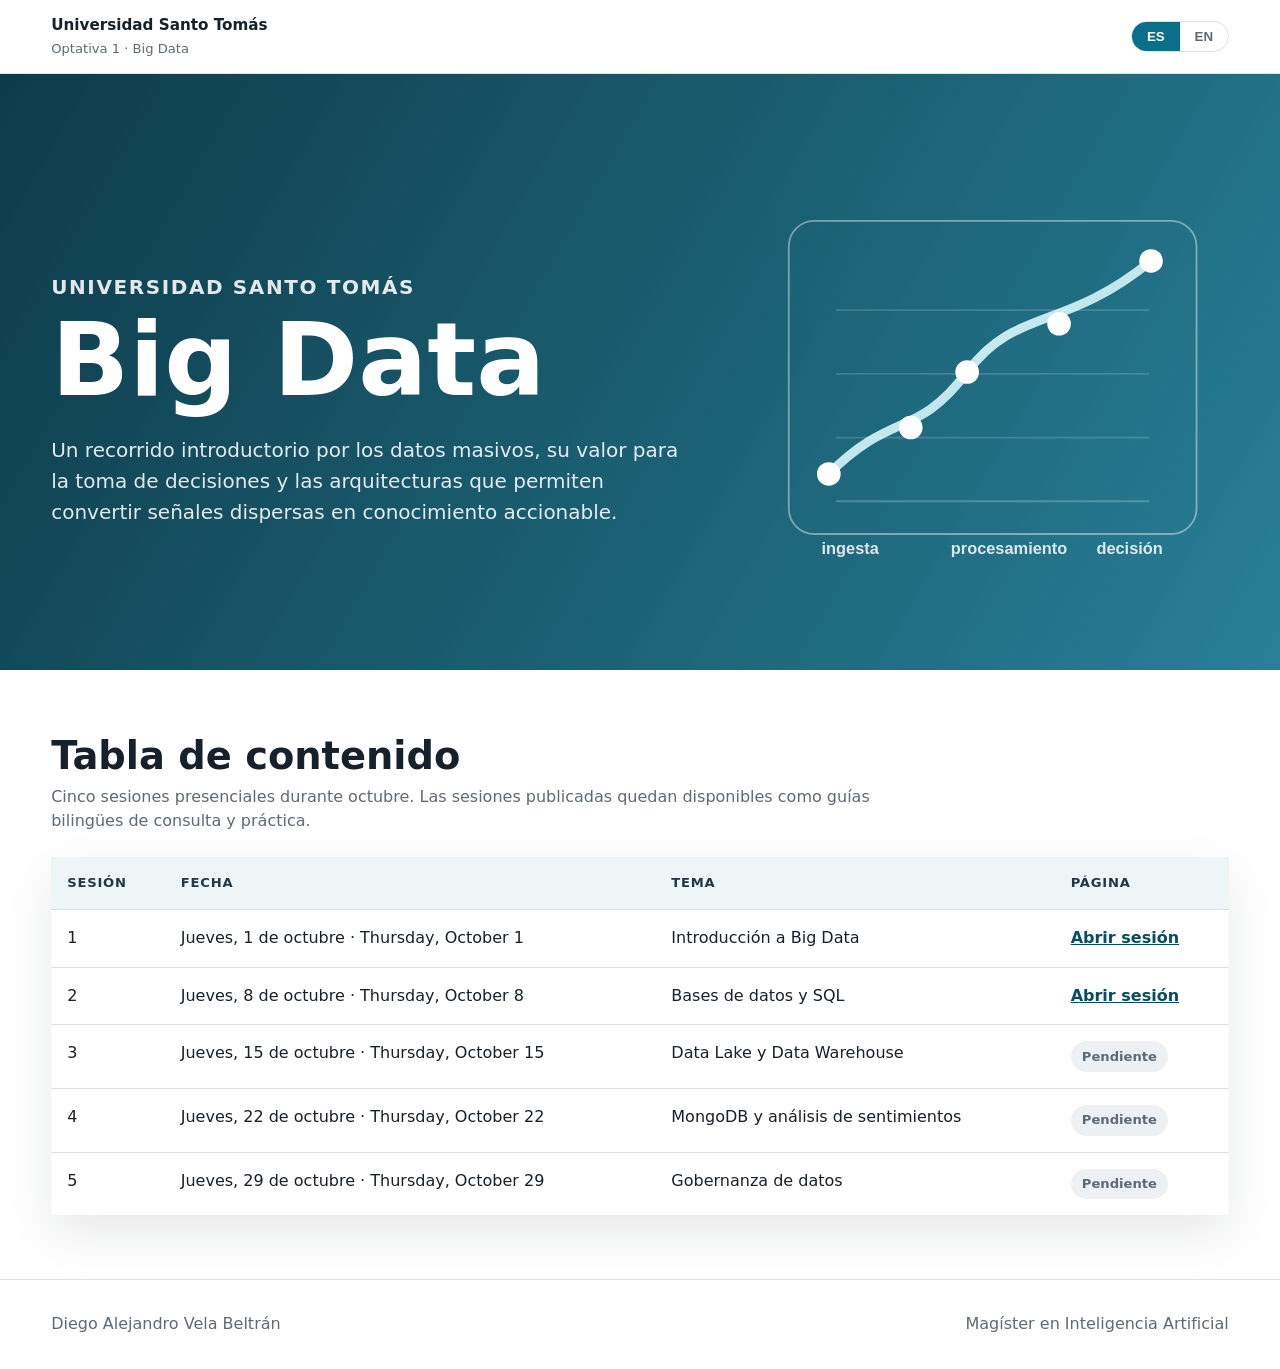
==== index.html @ eb1b8e4c "Add session 2 databases and SQL page" ====
<!doctype html>
<html lang="es">
  <head>
    <meta charset="utf-8">
    <meta name="viewport" content="width=device-width, initial-scale=1">
    <title>Big Data | Universidad Santo Tomás</title>
    <meta name="description" content="Bilingual course site for the Big Data elective at Universidad Santo Tomás.">
    <link rel="stylesheet" href="styles.css">
  </head>
  <body>
    <header class="topbar">
      <div class="brand">
        <strong>Universidad Santo Tomás</strong>
        <span>Optativa 1 · Big Data</span>
      </div>
      <nav class="nav-actions" aria-label="Language">
        <div class="language-toggle" aria-label="Language selector">
          <button type="button" data-lang-button="es">ES</button>
          <button type="button" data-lang-button="en">EN</button>
        </div>
      </nav>
    </header>

    <main>
      <section class="hero">
        <div class="hero-inner">
          <div>
            <p class="eyebrow">Universidad Santo Tomás</p>
            <div data-lang="es">
              <h1>Big Data</h1>
              <p>Un recorrido introductorio por los datos masivos, su valor para la toma de decisiones y las arquitecturas que permiten convertir señales dispersas en conocimiento accionable.</p>
            </div>
            <div data-lang="en">
              <h1>Big Data</h1>
              <p>An introductory journey through massive data, its value for decision-making, and the architectures that turn scattered signals into actionable knowledge.</p>
            </div>
          </div>
          <div class="hero-visual" aria-hidden="true">
            <svg class="signal-map" viewBox="0 0 520 470" role="img">
              <defs>
                <linearGradient id="g" x1="0" x2="1" y1="0" y2="1">
                  <stop offset="0" stop-color="#ffffff" stop-opacity="0.98"/>
                  <stop offset="1" stop-color="#9fe5ef" stop-opacity="0.86"/>
                </linearGradient>
              </defs>
              <rect x="36" y="48" width="448" height="344" rx="28" fill="none" stroke="rgba(255,255,255,.42)" stroke-width="2"/>
              <path d="M80 326 C150 256 176 288 232 214 C286 142 338 170 434 92" fill="none" stroke="url(#g)" stroke-width="10" stroke-linecap="round"/>
              <path d="M88 356 H432" stroke="rgba(255,255,255,.22)" stroke-width="2"/>
              <path d="M88 286 H432" stroke="rgba(255,255,255,.16)" stroke-width="2"/>
              <path d="M88 216 H432" stroke="rgba(255,255,255,.16)" stroke-width="2"/>
              <path d="M88 146 H432" stroke="rgba(255,255,255,.16)" stroke-width="2"/>
              <g fill="#fff">
                <circle cx="80" cy="326" r="13"/>
                <circle cx="170" cy="275" r="13"/>
                <circle cx="232" cy="214" r="13"/>
                <circle cx="333" cy="161" r="13"/>
                <circle cx="434" cy="92" r="13"/>
              </g>
              <g fill="rgba(255,255,255,.84)" font-family="Inter, sans-serif" font-size="18" font-weight="800">
                <text x="72" y="414">ingesta</text>
                <text x="214" y="414">procesamiento</text>
                <text x="374" y="414">decisión</text>
              </g>
            </svg>
          </div>
        </div>
      </section>

      <section class="section alt">
        <div class="section-inner">
          <div class="section-head">
            <div data-lang="es">
              <h2>Tabla de contenido</h2>
              <p>Cinco sesiones presenciales durante octubre. Las sesiones publicadas quedan disponibles como guías bilingües de consulta y práctica.</p>
            </div>
            <div data-lang="en">
              <h2>Table of Contents</h2>
              <p>Five in-person sessions during October. Published sessions are available as bilingual study and practice guides.</p>
            </div>
          </div>

          <table class="session-table">
            <thead>
              <tr>
                <th data-lang="es">Sesión</th>
                <th data-lang="es">Fecha</th>
                <th data-lang="es">Tema</th>
                <th data-lang="es">Página</th>
                <th data-lang="en">Session</th>
                <th data-lang="en">Date</th>
                <th data-lang="en">Topic</th>
                <th data-lang="en">Page</th>
              </tr>
            </thead>
            <tbody>
              <tr>
                <td data-label="Sesión / Session">1</td>
                <td data-label="Fecha / Date">Jueves, 1 de octubre · Thursday, October 1</td>
                <td data-label="Tema / Topic">
                  <span data-lang="es">Introducción a Big Data</span>
                  <span data-lang="en">Introduction to Big Data</span>
                </td>
                <td data-label="Página / Page"><a href="sesiones/sesion-1/"><span data-lang="es">Abrir sesión</span><span data-lang="en">Open session</span></a></td>
              </tr>
              <tr>
                <td data-label="Sesión / Session">2</td>
                <td data-label="Fecha / Date">Jueves, 8 de octubre · Thursday, October 8</td>
                <td data-label="Tema / Topic">
                  <span data-lang="es">Bases de datos y SQL</span>
                  <span data-lang="en">Databases and SQL</span>
                </td>
                <td data-label="Página / Page"><a href="sesiones/sesion-2/"><span data-lang="es">Abrir sesión</span><span data-lang="en">Open session</span></a></td>
              </tr>
              <tr>
                <td data-label="Sesión / Session">3</td>
                <td data-label="Fecha / Date">Jueves, 15 de octubre · Thursday, October 15</td>
                <td data-label="Tema / Topic">
                  <span data-lang="es">Data Lake y Data Warehouse</span>
                  <span data-lang="en">Data Lake and Data Warehouse</span>
                </td>
                <td data-label="Página / Page"><span class="pill locked"><span data-lang="es">Pendiente</span><span data-lang="en">Pending</span></span></td>
              </tr>
              <tr>
                <td data-label="Sesión / Session">4</td>
                <td data-label="Fecha / Date">Jueves, 22 de octubre · Thursday, October 22</td>
                <td data-label="Tema / Topic">
                  <span data-lang="es">MongoDB y análisis de sentimientos</span>
                  <span data-lang="en">MongoDB and sentiment analysis</span>
                </td>
                <td data-label="Página / Page"><span class="pill locked"><span data-lang="es">Pendiente</span><span data-lang="en">Pending</span></span></td>
              </tr>
              <tr>
                <td data-label="Sesión / Session">5</td>
                <td data-label="Fecha / Date">Jueves, 29 de octubre · Thursday, October 29</td>
                <td data-label="Tema / Topic">
                  <span data-lang="es">Gobernanza de datos</span>
                  <span data-lang="en">Data governance</span>
                </td>
                <td data-label="Página / Page"><span class="pill locked"><span data-lang="es">Pendiente</span><span data-lang="en">Pending</span></span></td>
              </tr>
            </tbody>
          </table>
        </div>
      </section>
    </main>

    <footer>
      <div class="section-inner">
        <span>Diego Alejandro Vela Beltrán</span>
        <span>Magíster en Inteligencia Artificial</span>
      </div>
    </footer>

    <script src="script.js"></script>
  </body>
</html>
---- styles.css ----
:root {
  color-scheme: light;
  --ink: #17212b;
  --muted: #5e6a75;
  --line: #d9e1e8;
  --paper: #f6f8fb;
  --surface: #ffffff;
  --brand: #0a6f88;
  --brand-dark: #064e61;
  --accent: #d94436;
  --green: #28785f;
  --gold: #b78018;
  --blue-soft: #e7f4f7;
  --red-soft: #fff0ec;
  --green-soft: #eef8f3;
  --gold-soft: #fff7e6;
  --shadow: 0 18px 45px rgba(23, 33, 43, 0.1);
  font-family: Inter, ui-sans-serif, system-ui, -apple-system, BlinkMacSystemFont, "Segoe UI", sans-serif;
}

* {
  box-sizing: border-box;
}

html {
  overflow-x: hidden;
}

body {
  margin: 0;
  background: var(--paper);
  color: var(--ink);
  line-height: 1.55;
  overflow-x: hidden;
}

a {
  color: var(--brand-dark);
}

[hidden] {
  display: none !important;
}

.topbar {
  position: sticky;
  top: 0;
  z-index: 20;
  display: flex;
  align-items: center;
  justify-content: space-between;
  gap: 1rem;
  width: 100%;
  padding: 0.85rem clamp(1rem, 4vw, 3.5rem);
  border-bottom: 1px solid rgba(217, 225, 232, 0.9);
  background: rgba(255, 255, 255, 0.94);
  backdrop-filter: blur(16px);
}

.brand {
  display: flex;
  flex-direction: column;
  gap: 0.1rem;
  min-width: 0;
}

.brand strong {
  font-size: 0.95rem;
}

.brand span {
  color: var(--muted);
  font-size: 0.82rem;
}

.nav-actions {
  display: flex;
  align-items: center;
  gap: 0.75rem;
  flex-wrap: wrap;
  justify-content: flex-end;
}

.home-link {
  font-weight: 700;
  text-decoration: none;
  font-size: 0.92rem;
}

.language-toggle {
  display: inline-grid;
  grid-template-columns: 1fr 1fr;
  border: 1px solid var(--line);
  border-radius: 999px;
  overflow: hidden;
  background: var(--surface);
}

.language-toggle button {
  border: 0;
  min-width: 3rem;
  padding: 0.45rem 0.7rem;
  background: transparent;
  color: var(--muted);
  font-weight: 800;
  cursor: pointer;
}

.language-toggle button.is-active {
  background: var(--brand);
  color: white;
}

.hero {
  width: 100%;
  padding: clamp(2.8rem, 8vw, 6.5rem) clamp(1rem, 4vw, 4rem) clamp(2rem, 5vw, 4rem);
  color: white;
  background:
    linear-gradient(120deg, rgba(8, 55, 71, 0.98), rgba(11, 111, 136, 0.88)),
    radial-gradient(circle at 76% 22%, rgba(255, 255, 255, 0.22), transparent 28%);
}

.hero-inner {
  width: min(1180px, 100%);
  margin: 0 auto;
  display: grid;
  grid-template-columns: minmax(0, 1.15fr) minmax(300px, 0.85fr);
  gap: clamp(2rem, 5vw, 5rem);
  align-items: center;
}

.eyebrow {
  margin: 0 0 0.7rem;
  text-transform: uppercase;
  letter-spacing: 0.08em;
  font-size: 0.78rem;
  font-weight: 850;
}

h1, h2, h3 {
  line-height: 1.12;
  margin: 0;
}

h1 {
  max-width: 12ch;
  font-size: clamp(3rem, 8vw, 6.8rem);
}

.hero p {
  max-width: 68ch;
  margin: 1.1rem 0 0;
  color: rgba(255, 255, 255, 0.88);
  font-size: clamp(1.03rem, 2vw, 1.25rem);
}

.hero-visual {
  min-height: 360px;
  display: grid;
  place-items: center;
}

.signal-map {
  width: min(100%, 520px);
  aspect-ratio: 1.1;
}

.section {
  width: 100%;
  padding: clamp(2rem, 5vw, 4.5rem) clamp(1rem, 4vw, 4rem);
}

.section.alt {
  background: white;
}

.section-inner {
  width: min(1180px, 100%);
  margin: 0 auto;
}

.section-head {
  display: flex;
  align-items: end;
  justify-content: space-between;
  gap: 1.25rem;
  margin-bottom: 1.4rem;
}

.section-head h2 {
  font-size: clamp(1.8rem, 3vw, 2.6rem);
}

.section-head p {
  max-width: 52rem;
  margin: 0.45rem 0 0;
  color: var(--muted);
}

.session-table {
  width: 100%;
  border-collapse: collapse;
  overflow: hidden;
  background: var(--surface);
  box-shadow: var(--shadow);
}

.session-table th,
.session-table td {
  padding: 1rem;
  text-align: left;
  border-bottom: 1px solid var(--line);
  vertical-align: top;
}

.session-table th {
  background: #edf5f7;
  color: #243744;
  font-size: 0.82rem;
  text-transform: uppercase;
  letter-spacing: 0.06em;
}

.session-table tr:last-child td {
  border-bottom: 0;
}

.session-table a {
  font-weight: 800;
}

.pill {
  display: inline-flex;
  align-items: center;
  justify-content: center;
  min-width: 5rem;
  padding: 0.32rem 0.7rem;
  border-radius: 999px;
  background: var(--blue-soft);
  color: var(--brand-dark);
  font-weight: 800;
  font-size: 0.82rem;
}

.pill.locked {
  background: #eef1f4;
  color: var(--muted);
}

.pill span {
  display: inline;
}

.grid {
  display: grid;
  grid-template-columns: repeat(3, minmax(0, 1fr));
  gap: 1rem;
}

.tile,
.card {
  background: var(--surface);
  border: 1px solid var(--line);
  border-radius: 8px;
  padding: 1.25rem;
}

.tile strong,
.card strong {
  display: block;
  margin-bottom: 0.35rem;
  font-size: 1.05rem;
}

.tile p,
.card p,
.card li {
  color: var(--muted);
}

.tile p,
.card p {
  margin: 0;
}

.lesson-hero h1 {
  max-width: 13ch;
}

.stats-band {
  display: grid;
  grid-template-columns: repeat(4, minmax(0, 1fr));
  gap: 1px;
  margin-top: 2rem;
  background: rgba(255, 255, 255, 0.25);
  border: 1px solid rgba(255, 255, 255, 0.28);
}

.stat {
  padding: 1rem;
  background: rgba(255, 255, 255, 0.08);
}

.stat strong {
  display: block;
  color: white;
  font-size: clamp(1.5rem, 3vw, 2.35rem);
  white-space: nowrap;
}

.stat span {
  display: block;
  color: rgba(255, 255, 255, 0.78);
  font-size: 0.9rem;
}

.toc {
  display: grid;
  grid-template-columns: repeat(4, minmax(0, 1fr));
  gap: 0.75rem;
}

.toc a {
  display: block;
  padding: 0.9rem 1rem;
  border: 1px solid var(--line);
  border-radius: 8px;
  background: white;
  text-decoration: none;
  font-weight: 800;
}

.two-col {
  display: grid;
  grid-template-columns: minmax(0, 0.9fr) minmax(0, 1.1fr);
  gap: clamp(1.5rem, 4vw, 3rem);
  align-items: start;
}

.note {
  border-left: 5px solid var(--brand);
  padding: 1rem 1.2rem;
  background: var(--blue-soft);
}

.note p {
  margin: 0;
}

.data-types,
.v-grid,
.sector-grid,
.concept-grid {
  display: grid;
  grid-template-columns: repeat(3, minmax(0, 1fr));
  gap: 1rem;
}

.v-grid {
  grid-template-columns: repeat(4, minmax(0, 1fr));
}

.concept-grid {
  grid-template-columns: repeat(2, minmax(0, 1fr));
}

.timeline {
  display: grid;
  gap: 0.8rem;
}

.timeline-item {
  display: grid;
  grid-template-columns: 7rem 1fr;
  gap: 1rem;
  align-items: start;
  padding: 1rem;
  border: 1px solid var(--line);
  border-radius: 8px;
  background: white;
}

.timeline-item time {
  font-weight: 900;
  color: var(--brand-dark);
}

.architecture {
  display: grid;
  grid-template-columns: repeat(5, minmax(0, 1fr));
  gap: 0.7rem;
}

.arch-step {
  position: relative;
  min-height: 9rem;
  padding: 1rem;
  border: 1px solid var(--line);
  border-radius: 8px;
  background: white;
}

.arch-step::after {
  content: "";
  position: absolute;
  top: 50%;
  right: -0.55rem;
  width: 0.85rem;
  height: 0.85rem;
  border-top: 3px solid var(--brand);
  border-right: 3px solid var(--brand);
  transform: translateY(-50%) rotate(45deg);
  background: var(--paper);
}

.arch-step:last-child::after {
  content: none;
}

.arch-step strong {
  display: block;
  margin-bottom: 0.4rem;
}

.arch-step span {
  color: var(--muted);
  font-size: 0.9rem;
}

.governance {
  margin-top: 1rem;
  padding: 1rem;
  border-radius: 8px;
  background: var(--green-soft);
  border: 1px solid #cfe8dc;
}

.activity {
  background: #17212b;
  color: white;
}

.activity .section-head p,
.activity li,
.activity p {
  color: rgba(255, 255, 255, 0.78);
}

.activity h2,
.activity h3 {
  color: white;
}

.activity-grid {
  display: grid;
  grid-template-columns: minmax(0, 1fr) minmax(0, 1fr);
  gap: 1rem;
}

.activity .card {
  background: rgba(255, 255, 255, 0.07);
  border-color: rgba(255, 255, 255, 0.18);
}

.sources {
  font-size: 0.95rem;
}

.sources li {
  margin-bottom: 0.55rem;
}

.content-flow {
  display: grid;
  gap: 1.15rem;
}

.content-flow p,
.content-flow ul,
.content-flow ol {
  margin: 0;
}

.code-panel {
  margin: 0;
  overflow: auto;
  border: 1px solid var(--line);
  border-radius: 8px;
  background: #101820;
  color: #f2f7fa;
}

.code-panel code {
  display: block;
  min-width: max-content;
  padding: 1rem;
  font-family: "SFMono-Regular", Consolas, "Liberation Mono", monospace;
  font-size: 0.92rem;
  line-height: 1.6;
}

.table-wrap {
  width: 100%;
  overflow-x: auto;
  border: 1px solid var(--line);
  border-radius: 8px;
  background: white;
}

.data-table {
  width: 100%;
  min-width: 620px;
  border-collapse: collapse;
}

.data-table th,
.data-table td {
  padding: 0.8rem 0.9rem;
  border-bottom: 1px solid var(--line);
  text-align: left;
  vertical-align: top;
}

.data-table th {
  background: #edf5f7;
  font-size: 0.82rem;
  text-transform: uppercase;
  letter-spacing: 0.05em;
}

.data-table tr:last-child td {
  border-bottom: 0;
}

.mermaid-box {
  overflow-x: auto;
  border: 1px solid var(--line);
  border-radius: 8px;
  padding: 1rem;
  background: white;
}

.mermaid-box .mermaid {
  min-width: 520px;
}

footer {
  padding: 2rem clamp(1rem, 4vw, 4rem);
  color: var(--muted);
  border-top: 1px solid var(--line);
  background: white;
}

footer .section-inner {
  display: flex;
  justify-content: space-between;
  gap: 1rem;
  flex-wrap: wrap;
}

@media (max-width: 980px) {
  .hero-inner,
  .two-col,
  .activity-grid {
    grid-template-columns: 1fr;
  }

  .grid,
  .data-types,
  .v-grid,
  .sector-grid,
  .concept-grid,
  .toc,
  .stats-band {
    grid-template-columns: repeat(2, minmax(0, 1fr));
  }

  .architecture {
    grid-template-columns: 1fr;
  }

  .arch-step::after {
    top: auto;
    right: 50%;
    bottom: -0.58rem;
    transform: translateX(50%) rotate(135deg);
  }
}

@media (max-width: 680px) {
  .topbar {
    align-items: flex-start;
    flex-direction: column;
  }

  .section-head {
    display: block;
  }

  .session-table,
  .session-table tbody,
  .session-table tr,
  .session-table td {
    display: block;
    width: 100%;
  }

  .session-table thead {
    display: none;
  }

  .session-table tr {
    border-bottom: 1px solid var(--line);
    padding: 0.8rem 0;
  }

  .session-table td {
    border: 0;
    padding: 0.45rem 1rem;
  }

  .session-table td::before {
    content: attr(data-label);
    display: block;
    margin-bottom: 0.15rem;
    color: var(--muted);
    font-size: 0.75rem;
    font-weight: 850;
    text-transform: uppercase;
    letter-spacing: 0.05em;
  }

  .grid,
  .data-types,
  .v-grid,
  .sector-grid,
  .concept-grid,
  .toc,
  .stats-band {
    grid-template-columns: 1fr;
  }

  .timeline-item {
    grid-template-columns: 1fr;
  }

  .hero-visual {
    min-height: 260px;
  }
}
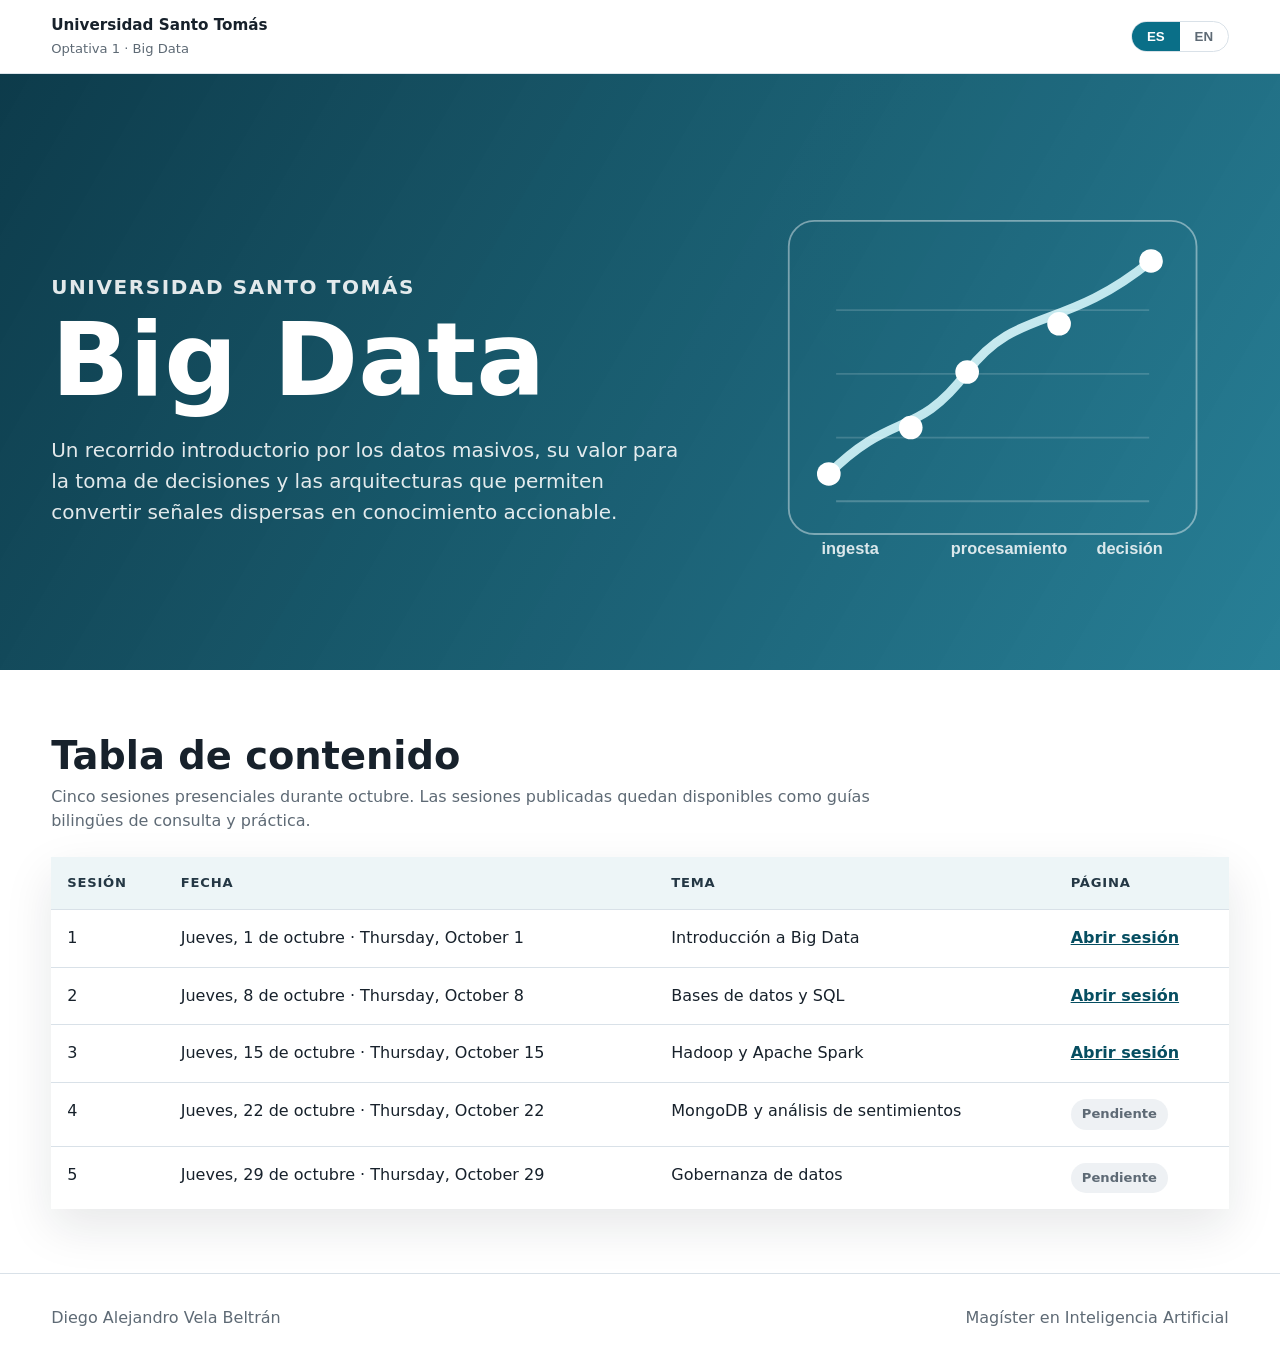
==== commit a1c166f9: "Add bilingual Hadoop and Spark session" ====
--- a/index.html
+++ b/index.html
@@ -115,10 +115,10 @@
                 <td data-label="Sesión / Session">3</td>
                 <td data-label="Fecha / Date">Jueves, 15 de octubre · Thursday, October 15</td>
                 <td data-label="Tema / Topic">
-                  <span data-lang="es">Data Lake y Data Warehouse</span>
-                  <span data-lang="en">Data Lake and Data Warehouse</span>
+                  <span data-lang="es">Hadoop y Apache Spark</span>
+                  <span data-lang="en">Hadoop and Apache Spark</span>
                 </td>
-                <td data-label="Página / Page"><span class="pill locked"><span data-lang="es">Pendiente</span><span data-lang="en">Pending</span></span></td>
+                <td data-label="Página / Page"><a href="sesiones/sesion-3/"><span data-lang="es">Abrir sesión</span><span data-lang="en">Open session</span></a></td>
               </tr>
               <tr>
                 <td data-label="Sesión / Session">4</td>
--- a/styles.css
+++ b/styles.css
@@ -462,6 +462,33 @@
   border-color: rgba(255, 255, 255, 0.18);
 }
 
+.practice-banner {
+  display: grid;
+  grid-template-columns: minmax(0, 1fr);
+}
+
+.practice-banner .card {
+  padding: clamp(1.5rem, 4vw, 3rem);
+}
+
+.practice-banner h3 {
+  font-size: clamp(1.8rem, 4vw, 3.4rem);
+}
+
+.practice-link {
+  display: inline-flex;
+  align-items: center;
+  justify-content: center;
+  width: fit-content;
+  margin-top: 1.25rem;
+  padding: 0.85rem 1.2rem;
+  border-radius: 8px;
+  background: white;
+  color: #17212b;
+  font-weight: 900;
+  text-decoration: none;
+}
+
 .sources {
   font-size: 0.95rem;
 }
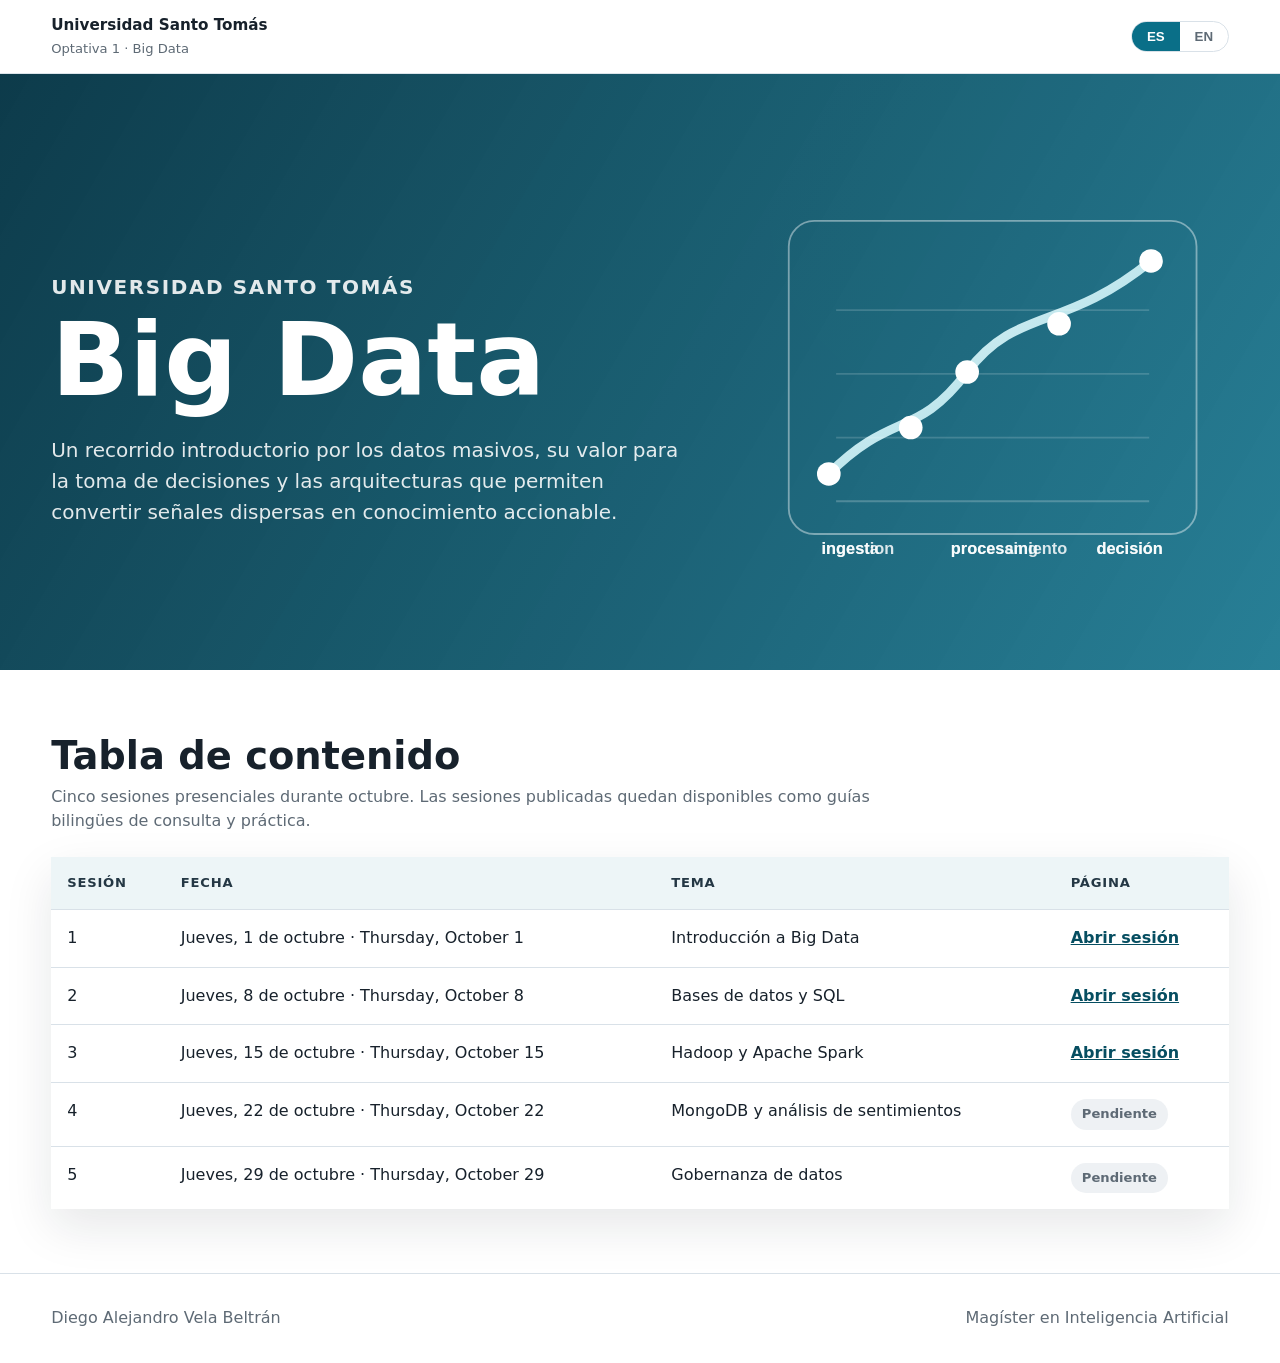
==== commit d6384dad: "Localize all Pages graphics and navigation" ====
--- a/index.html
+++ b/index.html
@@ -11,7 +11,8 @@
     <header class="topbar">
       <div class="brand">
         <strong>Universidad Santo Tomás</strong>
-        <span>Optativa 1 · Big Data</span>
+        <span data-lang="es">Optativa 1 · Big Data</span>
+        <span data-lang="en">Elective 1 · Big Data</span>
       </div>
       <nav class="nav-actions" aria-label="Language">
         <div class="language-toggle" aria-label="Language selector">
@@ -57,9 +58,12 @@
                 <circle cx="434" cy="92" r="13"/>
               </g>
               <g fill="rgba(255,255,255,.84)" font-family="Inter, sans-serif" font-size="18" font-weight="800">
-                <text x="72" y="414">ingesta</text>
-                <text x="214" y="414">procesamiento</text>
-                <text x="374" y="414">decisión</text>
+                <text data-lang="es" x="72" y="414">ingesta</text>
+                <text data-lang="en" x="72" y="414">ingestion</text>
+                <text data-lang="es" x="214" y="414">procesamiento</text>
+                <text data-lang="en" x="214" y="414">processing</text>
+                <text data-lang="es" x="374" y="414">decisión</text>
+                <text data-lang="en" x="374" y="414">decision</text>
               </g>
             </svg>
           </div>
@@ -147,7 +151,8 @@
     <footer>
       <div class="section-inner">
         <span>Diego Alejandro Vela Beltrán</span>
-        <span>Magíster en Inteligencia Artificial</span>
+        <span data-lang="es">Magíster en Inteligencia Artificial</span>
+        <span data-lang="en">Master's Degree in Artificial Intelligence</span>
       </div>
     </footer>
 
--- a/styles.css
+++ b/styles.css
@@ -616,8 +616,14 @@
 
 @media (max-width: 680px) {
   .topbar {
-    align-items: flex-start;
-    flex-direction: column;
+    align-items: center;
+    flex-direction: row;
+    gap: 0.6rem;
+  }
+
+  .nav-actions {
+    flex-wrap: nowrap;
+    gap: 0.45rem;
   }
 
   .section-head {
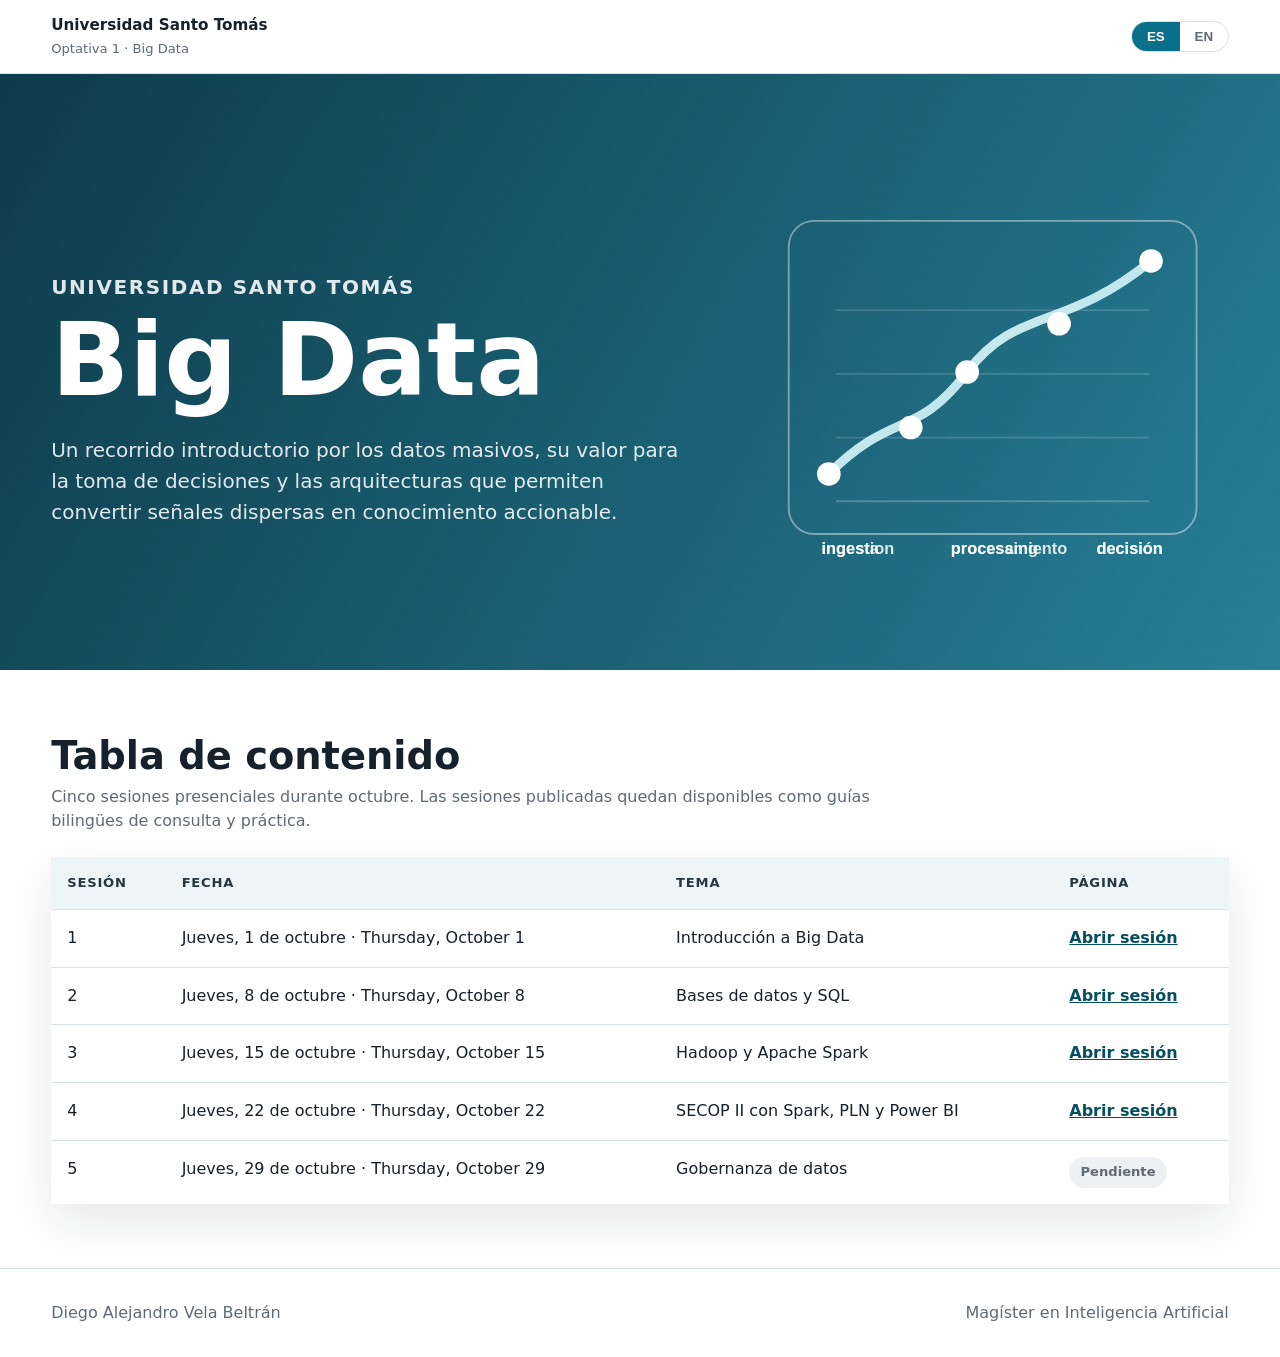
==== commit 788e0969: "Add bilingual Session 4 SECOP Spark NLP Power BI guide" ====
--- a/index.html
+++ b/index.html
@@ -128,10 +128,10 @@
                 <td data-label="Sesión / Session">4</td>
                 <td data-label="Fecha / Date">Jueves, 22 de octubre · Thursday, October 22</td>
                 <td data-label="Tema / Topic">
-                  <span data-lang="es">MongoDB y análisis de sentimientos</span>
-                  <span data-lang="en">MongoDB and sentiment analysis</span>
+                  <span data-lang="es">SECOP II con Spark, PLN y Power BI</span>
+                  <span data-lang="en">SECOP II with Spark, NLP, and Power BI</span>
                 </td>
-                <td data-label="Página / Page"><span class="pill locked"><span data-lang="es">Pendiente</span><span data-lang="en">Pending</span></span></td>
+                <td data-label="Página / Page"><a href="sesiones/sesion-4/"><span data-lang="es">Abrir sesión</span><span data-lang="en">Open session</span></a></td>
               </tr>
               <tr>
                 <td data-label="Sesión / Session">5</td>
--- a/styles.css
+++ b/styles.css
@@ -509,8 +509,10 @@
 }
 
 .code-panel {
+  position: relative;
   margin: 0;
   overflow: auto;
+  padding-top: 2.55rem;
   border: 1px solid var(--line);
   border-radius: 8px;
   background: #101820;
@@ -524,6 +526,28 @@
   font-family: "SFMono-Regular", Consolas, "Liberation Mono", monospace;
   font-size: 0.92rem;
   line-height: 1.6;
+}
+
+.copy-code-button {
+  position: absolute;
+  top: 0.55rem;
+  right: 0.55rem;
+  border: 1px solid rgba(255, 255, 255, 0.28);
+  border-radius: 6px;
+  padding: 0.3rem 0.65rem;
+  background: rgba(255, 255, 255, 0.12);
+  color: #fff;
+  font: inherit;
+  font-size: 0.78rem;
+  font-weight: 800;
+  cursor: pointer;
+}
+
+.copy-code-button:hover,
+.copy-code-button:focus-visible {
+  background: var(--brand);
+  outline: 2px solid rgba(159, 229, 239, 0.75);
+  outline-offset: 2px;
 }
 
 .table-wrap {
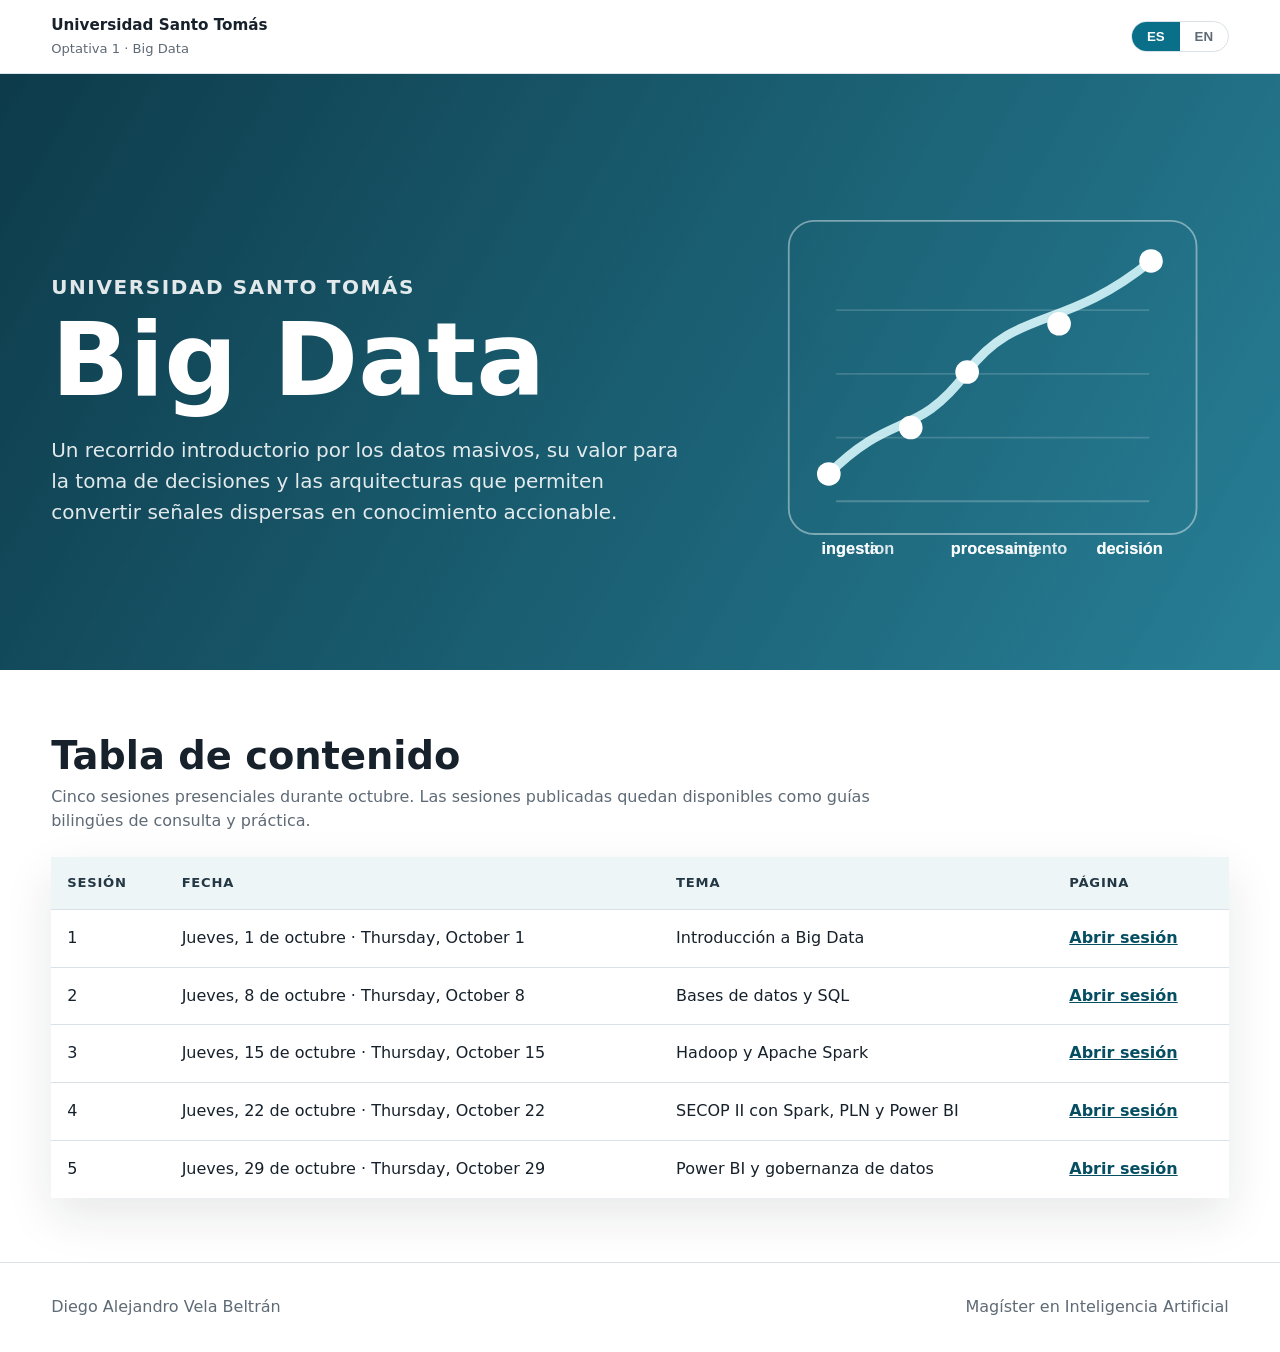
==== commit 5f233f6b: "Add session 5 Power BI and data governance" ====
--- a/index.html
+++ b/index.html
@@ -137,10 +137,10 @@
                 <td data-label="Sesión / Session">5</td>
                 <td data-label="Fecha / Date">Jueves, 29 de octubre · Thursday, October 29</td>
                 <td data-label="Tema / Topic">
-                  <span data-lang="es">Gobernanza de datos</span>
-                  <span data-lang="en">Data governance</span>
+                  <span data-lang="es">Power BI y gobernanza de datos</span>
+                  <span data-lang="en">Power BI and data governance</span>
                 </td>
-                <td data-label="Página / Page"><span class="pill locked"><span data-lang="es">Pendiente</span><span data-lang="en">Pending</span></span></td>
+                <td data-label="Página / Page"><a href="sesiones/sesion-5/"><span data-lang="es">Abrir sesión</span><span data-lang="en">Open session</span></a></td>
               </tr>
             </tbody>
           </table>
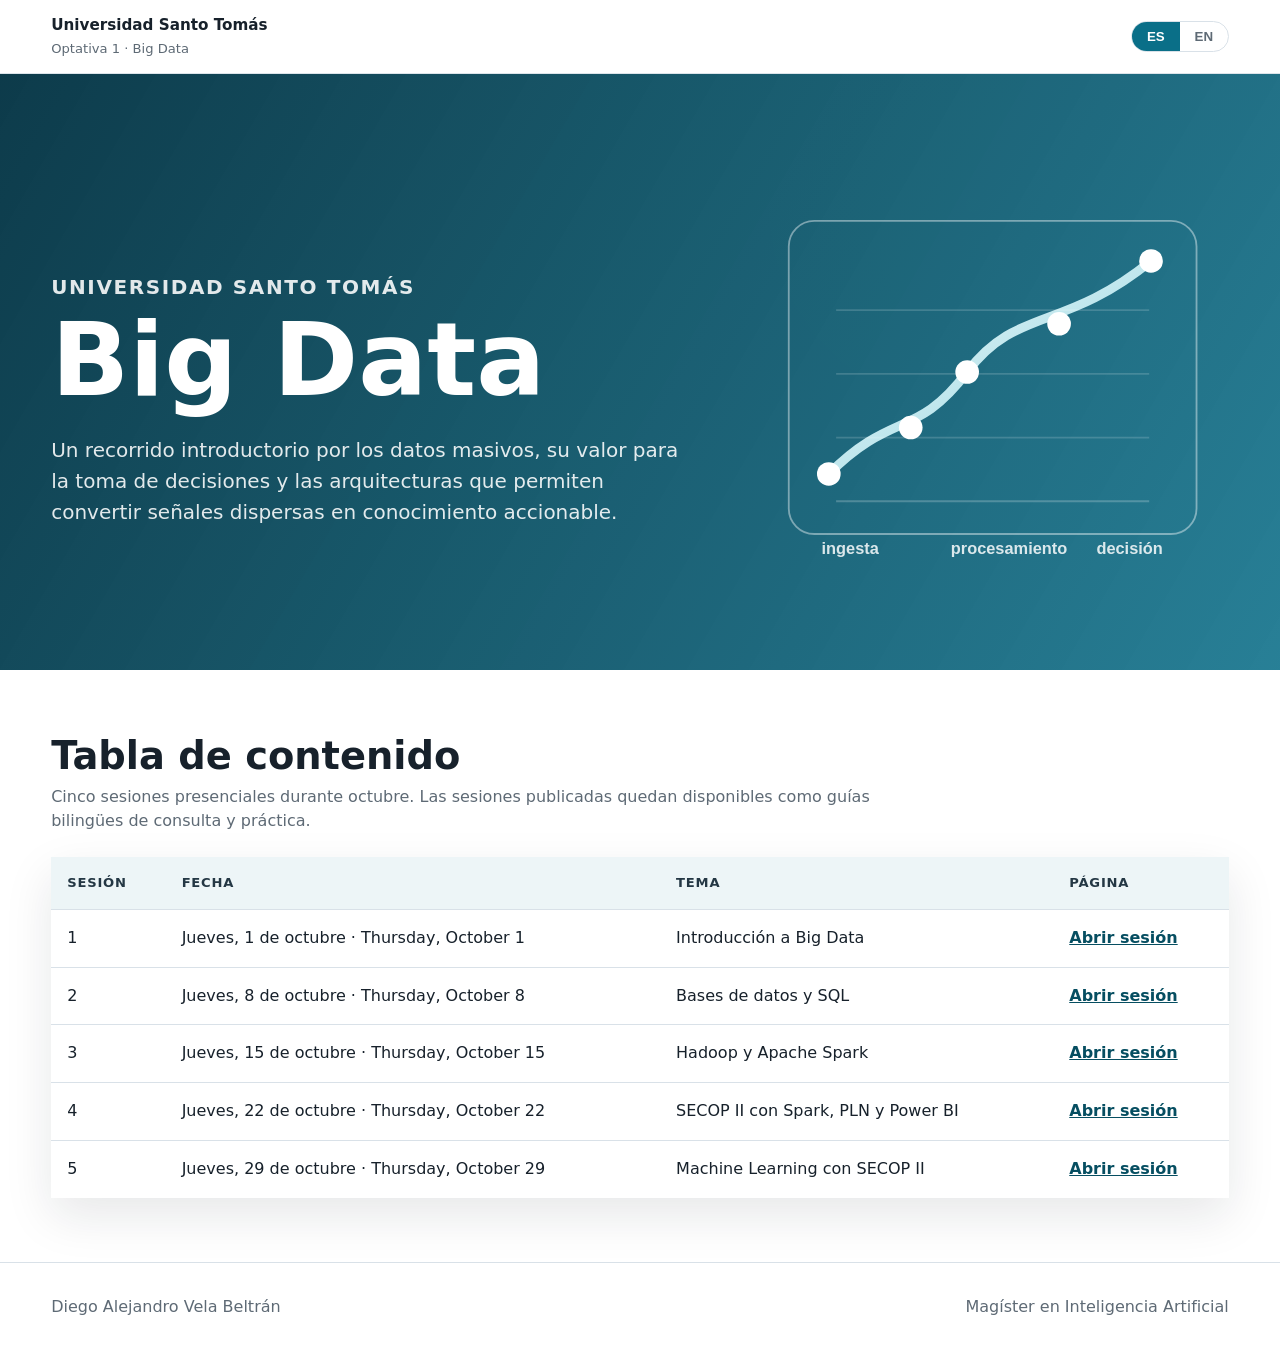
==== commit bdfadf0e: "Add bilingual Session 5 machine learning guide" ====
--- a/index.html
+++ b/index.html
@@ -137,8 +137,8 @@
                 <td data-label="Sesión / Session">5</td>
                 <td data-label="Fecha / Date">Jueves, 29 de octubre · Thursday, October 29</td>
                 <td data-label="Tema / Topic">
-                  <span data-lang="es">Power BI y gobernanza de datos</span>
-                  <span data-lang="en">Power BI and data governance</span>
+                  <span data-lang="es">Machine Learning con SECOP II</span>
+                  <span data-lang="en">Machine Learning with SECOP II</span>
                 </td>
                 <td data-label="Página / Page"><a href="sesiones/sesion-5/"><span data-lang="es">Abrir sesión</span><span data-lang="en">Open session</span></a></td>
               </tr>
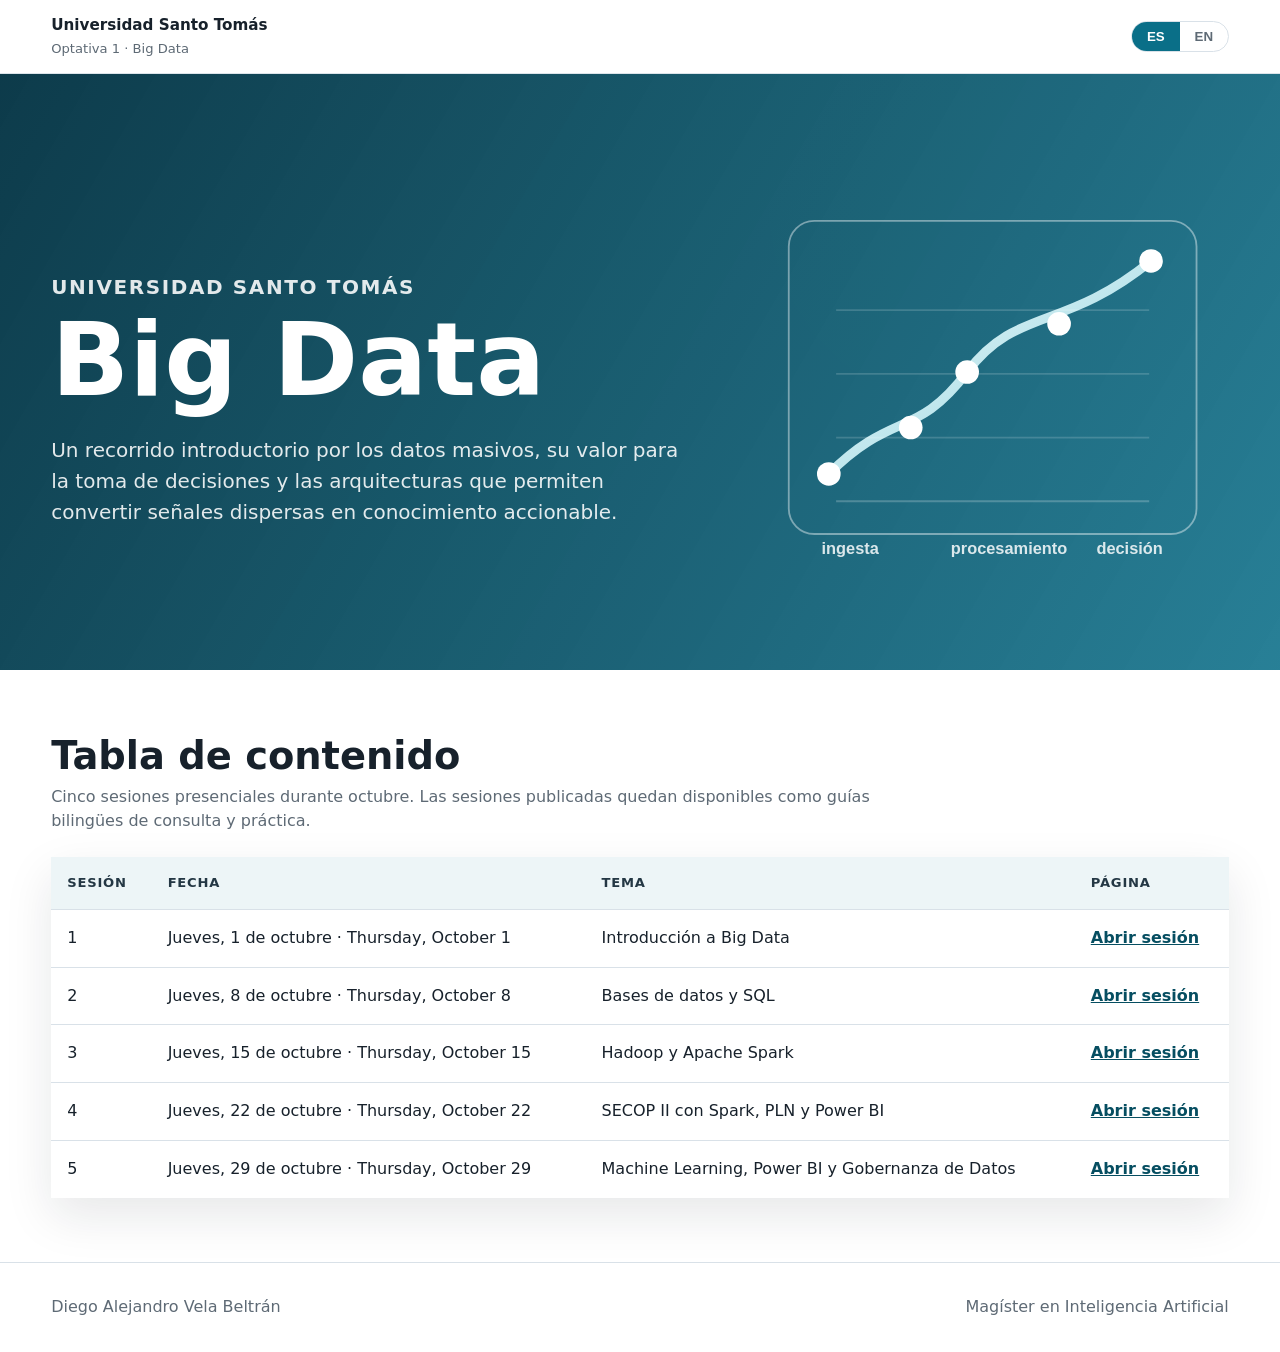
==== commit c2827b9f: "Update Session 5 title with Power BI and governance" ====
--- a/index.html
+++ b/index.html
@@ -137,8 +137,8 @@
                 <td data-label="Sesión / Session">5</td>
                 <td data-label="Fecha / Date">Jueves, 29 de octubre · Thursday, October 29</td>
                 <td data-label="Tema / Topic">
-                  <span data-lang="es">Machine Learning con SECOP II</span>
-                  <span data-lang="en">Machine Learning with SECOP II</span>
+                  <span data-lang="es">Machine Learning, Power BI y Gobernanza de Datos</span>
+                  <span data-lang="en">Machine Learning, Power BI, and Data Governance</span>
                 </td>
                 <td data-label="Página / Page"><a href="sesiones/sesion-5/"><span data-lang="es">Abrir sesión</span><span data-lang="en">Open session</span></a></td>
               </tr>
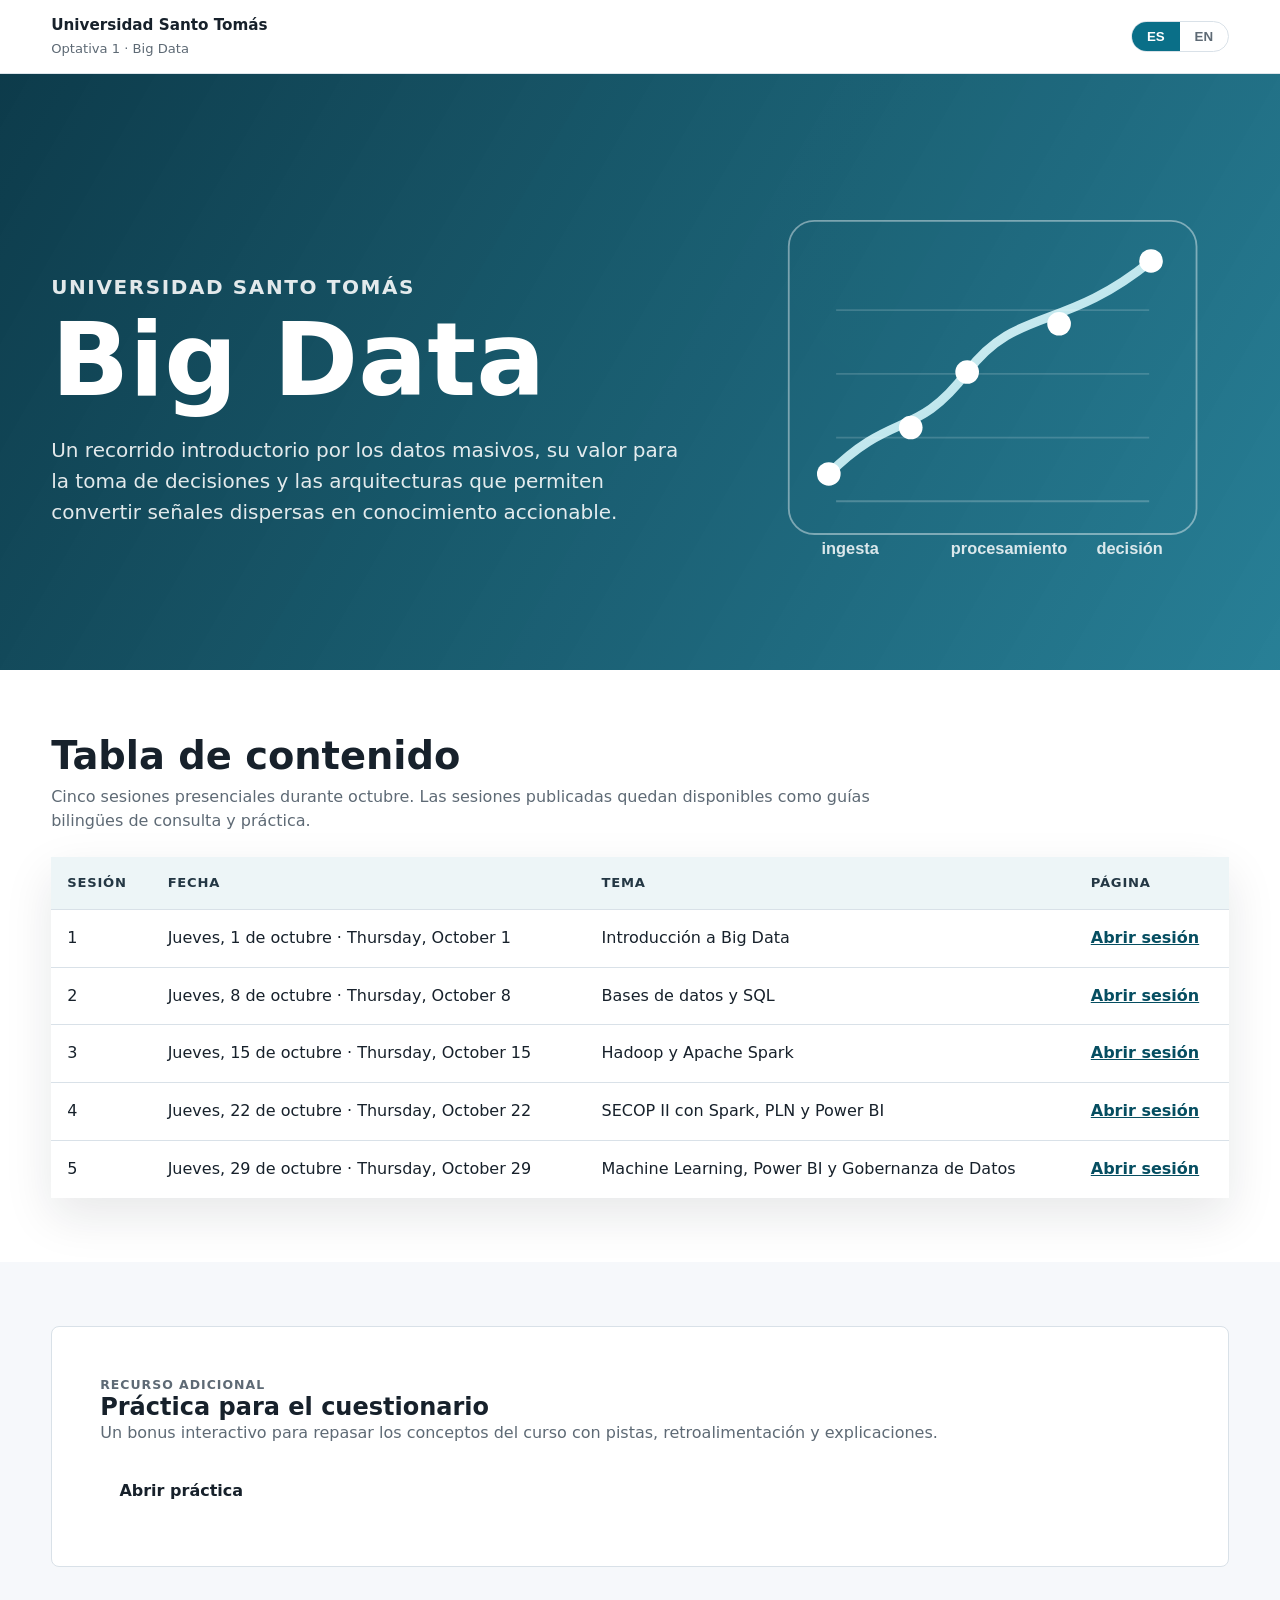
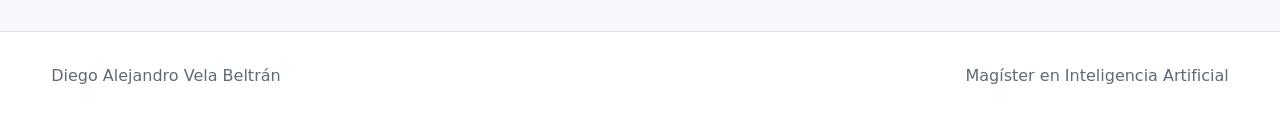
==== commit 80f8ba66: "Move questionnaire practice to bonus page" ====
--- a/index.html
+++ b/index.html
@@ -146,6 +146,27 @@
           </table>
         </div>
       </section>
+
+      <section class="section">
+        <div class="section-inner">
+          <div class="practice-banner">
+            <div class="card">
+              <div data-lang="es">
+                <p class="eyebrow">Recurso adicional</p>
+                <h2>Práctica para el cuestionario</h2>
+                <p>Un bonus interactivo para repasar los conceptos del curso con pistas, retroalimentación y explicaciones.</p>
+                <a class="practice-link" href="sesiones/bonus-cuestionario/">Abrir práctica</a>
+              </div>
+              <div data-lang="en">
+                <p class="eyebrow">Additional resource</p>
+                <h2>Practice for the questionnaire</h2>
+                <p>An interactive bonus to review course concepts with hints, feedback, and explanations.</p>
+                <a class="practice-link" href="sesiones/bonus-cuestionario/">Open practice</a>
+              </div>
+            </div>
+          </div>
+        </div>
+      </section>
     </main>
 
     <footer>
--- a/styles.css
+++ b/styles.css
@@ -528,10 +528,21 @@
   line-height: 1.6;
 }
 
-.copy-code-button {
+.code-panel.is-collapsed code {
+  max-height: 11rem;
+  overflow: hidden;
+}
+
+.code-actions {
   position: absolute;
   top: 0.55rem;
   right: 0.55rem;
+  z-index: 1;
+  display: flex;
+  gap: 0.4rem;
+}
+
+.copy-code-button {
   border: 1px solid rgba(255, 255, 255, 0.28);
   border-radius: 6px;
   padding: 0.3rem 0.65rem;
@@ -544,10 +555,255 @@
 }
 
 .copy-code-button:hover,
-.copy-code-button:focus-visible {
+.copy-code-button:focus-visible,
+.expand-code-button:hover,
+.expand-code-button:focus-visible {
   background: var(--brand);
   outline: 2px solid rgba(159, 229, 239, 0.75);
   outline-offset: 2px;
+}
+
+.expand-code-button {
+  border: 1px solid rgba(255, 255, 255, 0.28);
+  border-radius: 6px;
+  padding: 0.3rem 0.65rem;
+  background: rgba(255, 255, 255, 0.12);
+  color: #fff;
+  font: inherit;
+  font-size: 0.78rem;
+  font-weight: 800;
+  cursor: pointer;
+}
+
+.theory-grid {
+  display: grid;
+  grid-template-columns: repeat(3, minmax(0, 1fr));
+  gap: 1rem;
+}
+
+.theory-card {
+  display: grid;
+  gap: 0.8rem;
+}
+
+.theory-visual {
+  min-height: 9rem;
+  padding: 0.75rem;
+  border-radius: 10px;
+  background: linear-gradient(135deg, #e7f4f7, #f7fbfc);
+}
+
+.theory-visual svg {
+  display: block;
+  width: 100%;
+  height: auto;
+}
+
+.theory-flow {
+  display: grid;
+  grid-template-columns: repeat(4, minmax(0, 1fr));
+  gap: 0.7rem;
+  align-items: center;
+}
+
+.theory-flow .arch-step {
+  min-height: 7rem;
+}
+
+.practice-lab {
+  display: grid;
+  gap: 1rem;
+  padding: clamp(1rem, 3vw, 2rem);
+  border: 1px solid var(--line);
+  border-radius: 14px;
+  background: linear-gradient(145deg, #f8fcfd, #eef7f8);
+}
+
+.practice-mode-list,
+.practice-topic-list,
+.practice-options {
+  display: grid;
+  gap: 0.65rem;
+}
+
+.practice-mode-list {
+  grid-template-columns: repeat(3, minmax(0, 1fr));
+}
+
+.practice-mode,
+.practice-topic-option,
+.practice-option {
+  display: flex;
+  align-items: flex-start;
+  gap: 0.65rem;
+  cursor: pointer;
+}
+
+.practice-mode {
+  justify-content: center;
+  padding: 0.85rem;
+  border: 1px solid var(--line);
+  border-radius: 9px;
+  background: white;
+  color: var(--ink);
+  font: inherit;
+  font-weight: 800;
+  text-align: center;
+}
+
+.practice-mode.is-selected,
+.practice-mode:focus-visible {
+  border-color: var(--brand);
+  background: var(--blue-soft);
+  outline: 2px solid rgba(10, 111, 136, 0.25);
+}
+
+.practice-topic-picker {
+  padding: 0.9rem;
+  border: 1px solid var(--line);
+  border-radius: 9px;
+  background: rgba(255, 255, 255, 0.72);
+}
+
+.practice-topic-option {
+  font-size: 0.95rem;
+}
+
+.practice-question {
+  display: grid;
+  gap: 1rem;
+  padding: clamp(1rem, 3vw, 1.5rem);
+  border: 1px solid var(--line);
+  border-radius: 12px;
+  background: white;
+}
+
+.practice-progress {
+  display: flex;
+  justify-content: space-between;
+  gap: 1rem;
+  color: var(--muted);
+  font-size: 0.9rem;
+  font-weight: 800;
+}
+
+.practice-level {
+  color: var(--brand-dark);
+  font-size: 0.85rem;
+  font-weight: 800;
+  letter-spacing: 0.04em;
+  text-transform: uppercase;
+}
+
+.practice-option {
+  padding: 0.9rem;
+  border: 1px solid var(--line);
+  border-radius: 9px;
+  background: #fbfdfd;
+}
+
+.practice-legend {
+  display: flex;
+  flex-wrap: wrap;
+  align-items: center;
+  gap: 0.5rem;
+  color: var(--muted);
+  font-size: 0.9rem;
+  font-weight: 800;
+}
+
+.legend-swatch { display: inline-grid; width: 1.45rem; height: 1.45rem; place-items: center; border-radius: 50%; font-weight: 900; }
+.legend-correct { background: #d9f2df; color: #176b39; }
+.legend-incorrect { margin-left: 0.75rem; background: #ffe0dc; color: #a43a2f; }
+.practice-option { flex-wrap: wrap; transition: border-color 160ms ease, background 160ms ease, box-shadow 160ms ease; }
+.practice-option.is-correct { border-color: #3c9b61; background: #effaf1; box-shadow: inset 4px 0 0 #3c9b61; }
+.practice-option.is-incorrect { border-color: #d76b5f; background: #fff2f0; box-shadow: inset 4px 0 0 #d76b5f; }
+.practice-option-status { flex-basis: 100%; margin-left: 1.55rem; color: #176b39; font-size: 0.85rem; font-weight: 900; }
+.practice-option.is-incorrect .practice-option-status { color: #a43a2f; }
+
+.practice-option:has(input:checked):not(.is-correct):not(.is-incorrect) {
+  border-color: var(--brand);
+  background: var(--blue-soft);
+}
+
+.practice-actions {
+  display: flex;
+  flex-wrap: wrap;
+  gap: 0.65rem;
+}
+
+.practice-actions button,
+.practice-start-button {
+  border: 1px solid var(--brand);
+  border-radius: 7px;
+  padding: 0.65rem 0.9rem;
+  background: var(--brand);
+  color: white;
+  font: inherit;
+  font-weight: 800;
+  cursor: pointer;
+}
+
+.practice-actions button.secondary,
+.practice-start-button.secondary {
+  background: white;
+  color: var(--brand-dark);
+}
+
+.practice-actions button:disabled {
+  cursor: not-allowed;
+  opacity: 0.45;
+}
+
+.practice-feedback,
+.practice-explanation,
+.practice-hint {
+  padding: 0.9rem;
+  border-radius: 9px;
+  background: #fff9e8;
+  border: 1px solid #f0d58a;
+}
+
+.practice-feedback p,
+.practice-explanation p {
+  margin: 0.55rem 0 0;
+}
+
+.practice-finish {
+  display: grid;
+  gap: 0.8rem;
+  padding: 1.4rem;
+  border-radius: 10px;
+  background: var(--green-soft);
+  border: 1px solid #cfe8dc;
+}
+
+@media (max-width: 820px) {
+  .theory-grid,
+  .theory-flow {
+    grid-template-columns: 1fr 1fr;
+  }
+
+  .practice-mode-list {
+    grid-template-columns: 1fr;
+  }
+}
+
+@media (max-width: 560px) {
+  .code-actions {
+    position: static;
+    justify-content: flex-end;
+    padding: 0.45rem 0.55rem 0;
+  }
+
+  .code-panel {
+    padding-top: 0.25rem;
+  }
+
+  .theory-grid,
+  .theory-flow {
+    grid-template-columns: 1fr;
+  }
 }
 
 .table-wrap {
